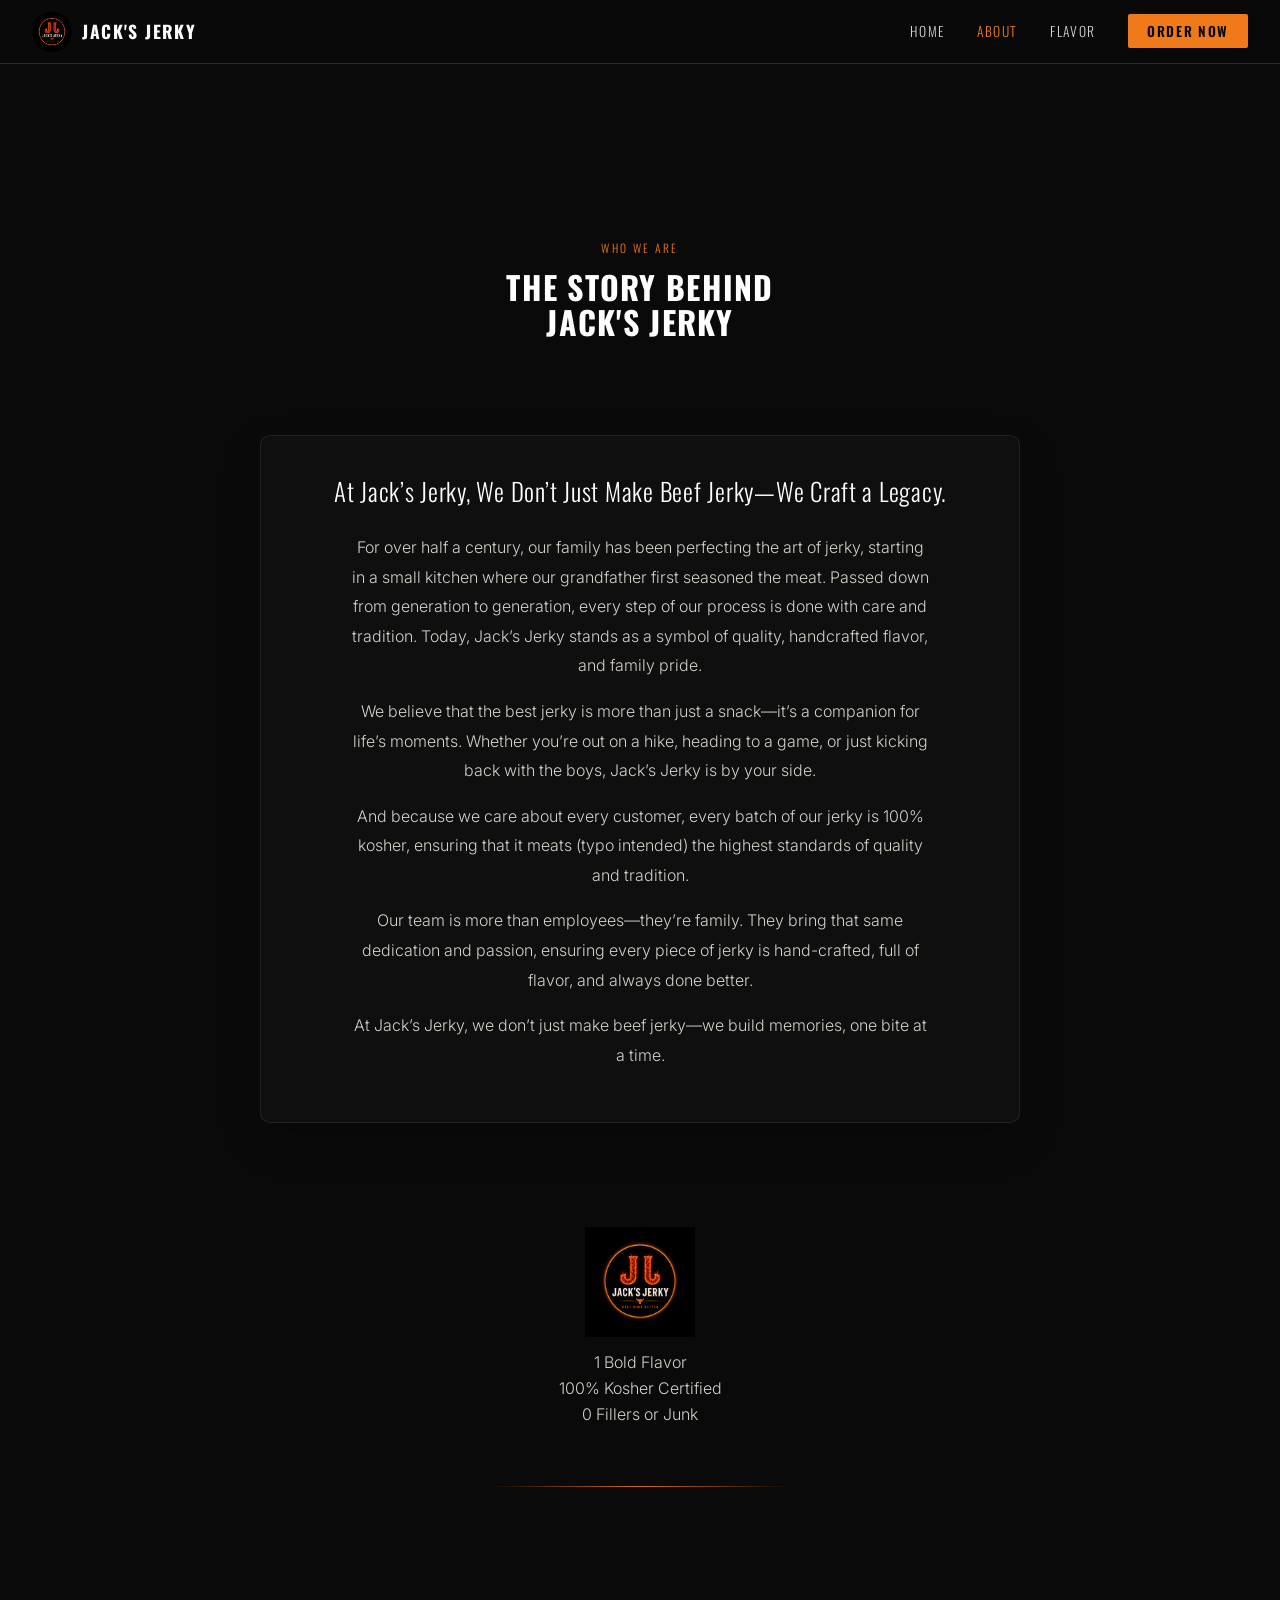
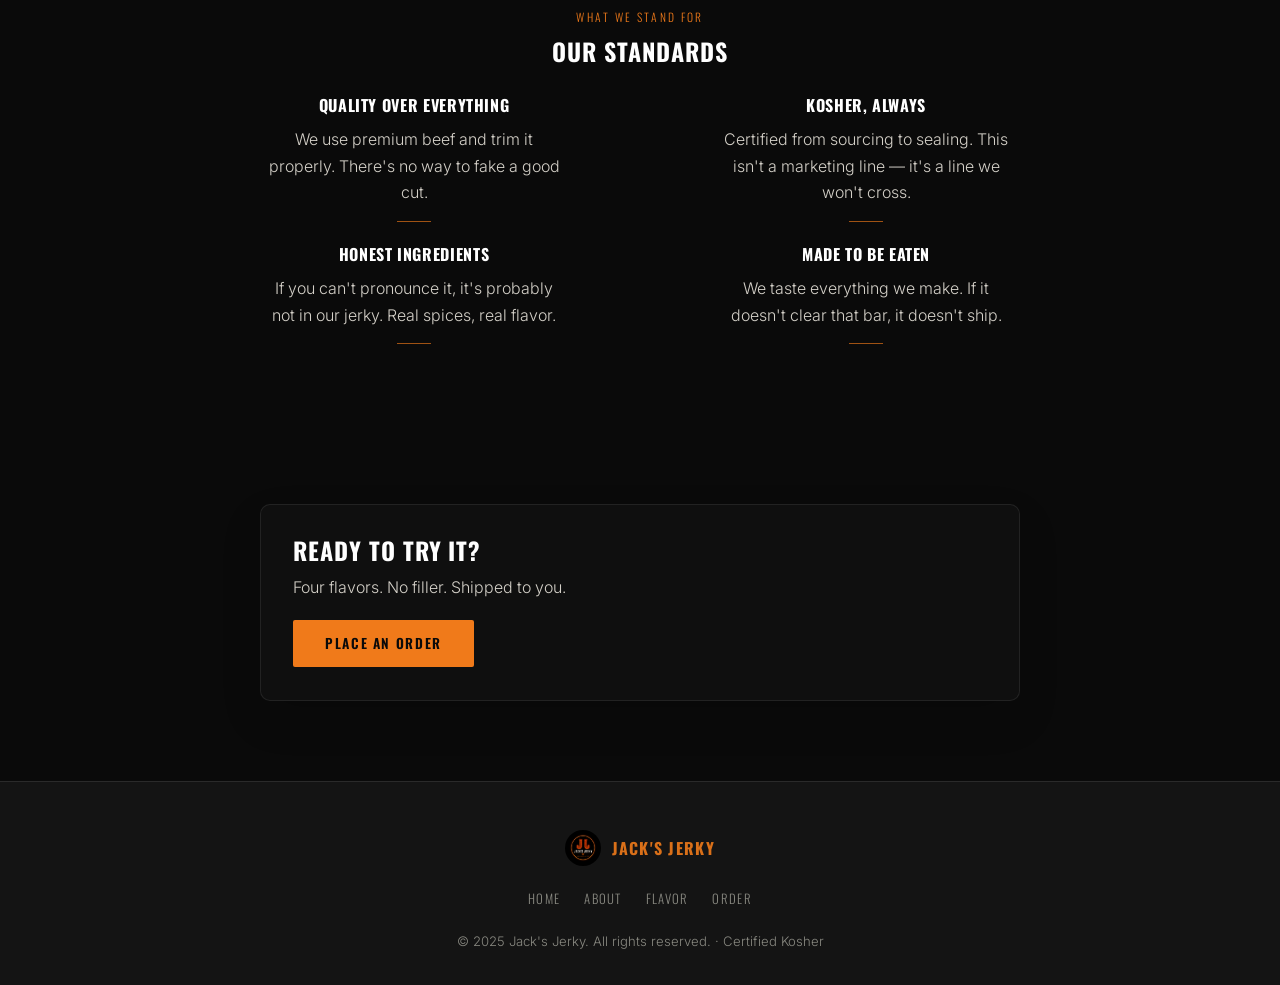
==== docs/about/index.html @ be612b3c "Initial Jack's Jerky site" ====
<!DOCTYPE html>
<html lang="en">
<head>
  <meta charset="UTF-8" />
  <meta name="viewport" content="width=device-width, initial-scale=1.0" />
  <title>About — Jack's Jerky</title>
  <link rel="stylesheet" href="../global.css" />
  <link rel="stylesheet" href="./about.css" />
</head>
<body>

  <!-- NAV -->
  <nav>
    <a href="../home/index.html" class="nav-logo">
      <img src="../logo.png" alt="Jack's Jerky logo" />
      <span>Jack's Jerky</span>
    </a>
    <ul class="nav-links" id="navLinks">
      <li><a href="../home/index.html">Home</a></li>
      <li><a href="./index.html" class="active">About</a></li>
      <li><a href="../flavors/index.html">Flavor</a></li>
      <li><a href="../order/index.html" class="nav-cta">Order Now</a></li>
    </ul>
    <button class="nav-toggle" id="navToggle" aria-label="Open menu">
      <span></span><span></span><span></span>
    </button>
  </nav>

  
  <br><br><br><br><br><br><br><br><br>
  <!-- PAGE HEADER -->
  <header class="page-header">
    <div class="container">
      <span class="section-label">Who we are</span>
      <h1>The Story Behind<br /><span>Jack's Jerky</span></h1>
    </div>
  </header>

  <!-- STORY -->
  <section class="section story-section">
    <div class="container story-grid">

      <div class="story-main">
        <p class="lead">At Jack’s Jerky, We Don’t Just Make Beef Jerky—We Craft a Legacy.</p>
        
      
     <section class="about-story">
  <div class="about-story__container">
    <h2></h2>

    <p>
      For over half a century, our family has been perfecting the art of jerky,
      starting in a small kitchen where our grandfather first seasoned the meat.
      Passed down from generation to generation, every step of our process is
      done with care and tradition. Today, Jack’s Jerky stands as a symbol of
      quality, handcrafted flavor, and family pride.
    </p>

    <p>
      We believe that the best jerky is more than just a snack—it’s a companion
      for life’s moments. Whether you’re out on a hike, heading to a game, or
      just kicking back with the boys, Jack’s Jerky is by your side.
    </p>

    <p>
      And because we care about every customer, every batch of our jerky is
      100% kosher, ensuring that it meats (typo intended) the highest standards of quality and
      tradition.
    </p>

    <p>
      Our team is more than employees—they’re family. They bring that same
      dedication and passion, ensuring every piece of jerky is hand-crafted,
      full of flavor, and always done better.
    </p>

    <p class="about-story__closing">
      At Jack’s Jerky, we don’t just make beef jerky—we build memories, one bite
      at a time.
    </p>
  </div>
  </section></div>
</section>

      <aside class="story-aside">
        <div class="aside-card">
          <img src="../logo.png" alt="Jack's Jerky" class="aside-logo" />
        </div>

        <div class="fact-list">
          <div class="fact">
            <span class="fact-num">1</span>
            <span class="fact-label">Bold Flavor</span>
          </div>
          <div class="fact">
            <span class="fact-num">100%</span>
            <span class="fact-label">Kosher Certified</span>
          </div>
          <div class="fact">
            <span class="fact-num">0</span>
            <span class="fact-label">Fillers or Junk</span>
          </div>
        </div>
      </aside>

    </div>
  </section>
  <br>

  <div class="divider"></div>

  <!-- VALUES -->
  <section class="section values-section">
    <div class="container">
      <span class="section-label">What we stand for</span>
      <h2>Our Standards</h2>
      

      <div class="values-grid">
        <div class="value-item">
          <h4>Quality Over Everything</h4>
          <p>We use premium beef and trim it properly. There's no way to fake a good cut.</p>
        </div>
        <div class="value-item">
          <h4>Kosher, Always</h4>
          <p>Certified from sourcing to sealing. This isn't a marketing line — it's a line we won't cross.</p>
        </div>
        <div class="value-item">
          <h4>Honest Ingredients</h4>
          <p>If you can't pronounce it, it's probably not in our jerky. Real spices, real flavor.</p>
        </div>
        <div class="value-item">
          <h4>Made to Be Eaten</h4>
          <p>We taste everything we make. If it doesn't clear that bar, it doesn't ship.</p>
        </div>
      </div>
    </div>
  </section>

  <!-- CTA -->
  <section class="section cta-band">
    <div class="container cta-inner">
      <h2>Ready to Try It?</h2>
      <p>Four flavors. No filler. Shipped to you.</p>
      <a href="../order/index.html" class="btn btn-primary">Place an Order</a>
    </div>
  </section>

  <!-- FOOTER -->
  <footer>
    <div class="footer-logo">
      <img src="../logo.png" alt="Jack's Jerky" />
      <span>Jack's Jerky</span>
    </div>
    <ul class="footer-links">
      <li><a href="../home/index.html">Home</a></li>
      <li><a href="./index.html">About</a></li>
      <li><a href="../flavors/index.html">Flavor</a></li>
      <li><a href="../order/index.html">Order</a></li>
    </ul>
    <p>© 2025 Jack's Jerky. All rights reserved. · Certified Kosher</p>
  </footer>

  <script src="../global.js"></script>
  <script src="./about.js"></script>
</body>
</html>
---- docs/global.css ----
/* ── Jack's Jerky · Global Styles ── */

@import url('https://fonts.googleapis.com/css2?family=Oswald:wght@400;600;700&family=Inter:wght@300;400;500&display=swap');

:root {
  --black:   #0a0a0a;
  --charcoal:#141414;
  --panel:   #1a1a1a;
  --border:  #2a2a2a;
  --orange:  #f07a1a;
  --orange-dim: #c05e0e;
  --orange-glow: rgba(240,122,26,0.18);
  --white:   #ffffff;
  --offwhite:#d4d0c8;
  --muted:   #888880;
}

*, *::before, *::after { box-sizing: border-box; margin: 0; padding: 0; }

html { scroll-behavior: smooth; }

body {
  background: var(--black);
  color: var(--offwhite);
  font-family: 'Inter', sans-serif;
  font-weight: 300;
  font-size: 16px;
  line-height: 1.65;
  -webkit-font-smoothing: antialiased;
}

h1, h2, h3, h4 {
  font-family: 'Oswald', sans-serif;
  font-weight: 700;
  line-height: 1.1;
  letter-spacing: 0.04em;
  text-transform: uppercase;
  color: var(--white);
}

a { color: var(--orange); text-decoration: none; }
a:hover { color: var(--white); }

img { display: block; max-width: 100%; }

/* ── NAV ── */
nav {
  position: fixed;
  top: 0; left: 0; right: 0;
  z-index: 100;
  background: rgba(10,10,10,0.92);
  backdrop-filter: blur(10px);
  border-bottom: 1px solid var(--border);
  height: 64px;
  display: flex;
  align-items: center;
  justify-content: space-between;
  padding: 0 2rem;
}

.nav-logo {
  display: flex;
  align-items: center;
  gap: 0.65rem;
  text-decoration: none;
}

.nav-logo img {
  height: 40px;
  width: 40px;
  object-fit: cover;
  border-radius: 50%;
}

.nav-logo span {
  font-family: 'Oswald', sans-serif;
  font-weight: 700;
  font-size: 1.1rem;
  letter-spacing: 0.08em;
  text-transform: uppercase;
  color: var(--white);
}

.nav-links {
  display: flex;
  gap: 2rem;
  list-style: none;
}

.nav-links a {
  font-family: 'Oswald', sans-serif;
  font-size: 0.85rem;
  letter-spacing: 0.12em;
  text-transform: uppercase;
  color: var(--offwhite);
  transition: color 0.2s;
}

.nav-links a:hover,
.nav-links a.active { color: var(--orange); }

.nav-cta {
  background: var(--orange);
  color: var(--black) !important;
  padding: 0.45rem 1.2rem;
  border-radius: 2px;
  font-weight: 600 !important;
  transition: background 0.2s !important;
}

.nav-cta:hover { background: var(--white) !important; color: var(--black) !important; }

/* mobile hamburger */
.nav-toggle {
  display: none;
  flex-direction: column;
  gap: 5px;
  cursor: pointer;
  background: none;
  border: none;
  padding: 4px;
}
.nav-toggle span {
  display: block;
  width: 24px;
  height: 2px;
  background: var(--white);
  transition: all 0.3s;
}

/* ── FOOTER ── */
footer {
  background: var(--charcoal);
  border-top: 1px solid var(--border);
  padding: 3rem 2rem 2rem;
  text-align: center;
}

.footer-logo {
  display: flex;
  align-items: center;
  justify-content: center;
  gap: 0.65rem;
  margin-bottom: 1rem;
}

.footer-logo img { height: 36px; width: 36px; object-fit: cover; border-radius: 50%; }

.footer-logo span {
  font-family: 'Oswald', sans-serif;
  font-weight: 700;
  font-size: 1rem;
  letter-spacing: 0.08em;
  text-transform: uppercase;
  color: rgba(240, 122, 26, 0.9);
}

footer p {
  font-size: 0.82rem;
  color: var(--muted);
  margin-top: 0.5rem;
}

footer .footer-links {
  display: flex;
  justify-content: center;
  gap: 1.5rem;
  list-style: none;
  margin: 1.2rem 0;
}

footer .footer-links a {
  font-family: 'Oswald', sans-serif;
  font-size: 0.8rem;
  letter-spacing: 0.1em;
  text-transform: uppercase;
  color: var(--muted);
}

footer .footer-links a:hover { color: var(--orange); }

/* ── UTILITIES ── */
.container {
  max-width: 1100px;
  margin: 0 auto;
  padding: 0 1.5rem;
}

.section {
  padding: 5rem 0;
}

.section-label {
  font-family: 'Oswald', sans-serif;
  font-size: 0.72rem;
  letter-spacing: 0.2em;
  text-transform: uppercase;
  color: var(--orange);
  margin-bottom: 0.75rem;
  display: block;
}

.divider {
  width: 48px;
  height: 2px;
  background: var(--orange);
  margin: 1.25rem 0;
}

.btn {
  display: inline-block;
  font-family: 'Oswald', sans-serif;
  font-size: 0.85rem;
  font-weight: 600;
  letter-spacing: 0.12em;
  text-transform: uppercase;
  padding: 0.75rem 2rem;
  border-radius: 2px;
  cursor: pointer;
  border: none;
  transition: all 0.2s;
}

.btn-primary {
  background: var(--orange);
  color: var(--black);
}
.btn-primary:hover { background: var(--white); color: var(--black); }

.btn-outline {
  background: transparent;
  color: var(--white);
  border: 1px solid var(--border);
}
.btn-outline:hover { border-color: var(--orange); color: var(--orange); }

/* ── RESPONSIVE ── */
@media (max-width: 768px) {
  .nav-links { display: none; }
  .nav-toggle { display: flex; }

  .nav-links.open {
    display: flex;
    flex-direction: column;
    position: fixed;
    top: 64px;
    left: 0; right: 0;
    background: var(--charcoal);
    border-bottom: 1px solid var(--border);
    padding: 1.5rem 2rem;
    gap: 1.25rem;
  }

  .nav-links.open a { font-size: 1rem; }

  .section { padding: 3.5rem 0; }
}
---- docs/about/about.css ----
.page-header {
  text-align: center;
  padding: 0 1.5rem 1rem;
}

.story-section .story-grid {
  display: flex;
  justify-content: center;
}

.story-main {
  width: 100%;
  max-width: 760px;
  padding: 2rem 2rem 2.2rem;
  border: 1px solid rgba(255, 255, 255, 0.08);
  border-radius: 10px;
  background: rgba(255, 255, 255, 0.025);
  box-shadow: 0 18px 40px rgba(0, 0, 0, 0.16);
  text-align: center;
  opacity: 0;
  transform: translateY(22px);
  transition: opacity 0.75s ease, transform 0.75s ease, box-shadow 0.25s ease, border-color 0.25s ease;
}

body.about-ready .story-main {
  opacity: 1;
  transform: translateY(0);
}

.story-main:hover {
  border-color: rgba(240, 122, 26, 0.18);
  box-shadow: 0 24px 48px rgba(0, 0, 0, 0.22);
}

.story-main .lead {
  font-family: "Oswald", sans-serif;
  font-size: 1.55rem;
  letter-spacing: 0.03em;
  text-transform: none;
  color: var(--white);
  margin-bottom: 1.2rem;
}

.story-main p {
  max-width: 58ch;
  margin: 0 auto 1rem;
  font-size: 1rem;
  line-height: 1.85;
  color: var(--offwhite);
}

.story-main .story-closing {
  margin-top: 1.4rem;
  color: var(--white);
}

.story-main p {
  transition: transform 0.45s ease, opacity 0.45s ease;
}

.story-aside {
  margin: 1.5rem auto 0;
  padding: 0 8px;
  text-align: center;
}

.aside-card {
  padding: 0 10px 12px;
}

.aside-logo {
  width: 50%;
  max-width: 110px;
  margin: 0 auto;
}

.values-section .container {
  max-width: 920px;
  text-align: center;
}

.divider {
  width: min(300px, 56vw);
  height: 1px;
  margin: 2rem auto 2.5rem;
  background: linear-gradient(
    90deg,
    rgba(240, 122, 26, 0),
    rgba(245, 109, 5, 0.9) 50%,
    rgba(240, 122, 26, 0)
  );
}

.values-grid {
  margin-top: 2rem;
  display: grid;
  grid-template-columns: repeat(2, minmax(0, 1fr));
  gap: 1.5rem 2rem;
  justify-content: center;
}

.value-item {
  display: flex;
  flex-direction: column;
  align-items: center;
  text-align: center;
}

.value-item h4 {
  margin-bottom: 0.75rem;
}

.value-item p {
  max-width: 30ch;
  margin: 0 auto;
}

.value-item::after {
  content: "";
  width: 34px;
  height: 1px;
  margin-top: 0.95rem;
  background: rgba(240, 122, 26, 0.65);
}

.cta-band .cta-inner {
  width: 90%;
  max-width: 760px;
  margin: 0 auto;
  padding: 2rem 2rem 2.1rem;
  border: 1px solid rgba(255, 255, 255, 0.08);
  border-radius: 10px;
  background: rgba(255, 255, 255, 0.025);
  box-shadow: 0 18px 40px rgba(0, 0, 0, 0.14);
  text-align: left;
}

.cta-band .cta-inner h2 {
  margin-bottom: 0.65rem;
}

.cta-band .cta-inner p {
  margin-bottom: 1.25rem;
  max-width: 34ch;
}

body.about-ready .story-main .lead {
  animation: story-line-rise 0.7s ease 0.12s both;
}

body.about-ready .story-main p:nth-of-type(2) {
  animation: story-line-rise 0.7s ease 0.2s both;
}

body.about-ready .story-main p:nth-of-type(3) {
  animation: story-line-rise 0.7s ease 0.28s both;
}

body.about-ready .story-main p:nth-of-type(4) {
  animation: story-line-rise 0.7s ease 0.36s both;
}

body.about-ready .story-main .story-closing {
  animation: story-line-rise 0.7s ease 0.44s both;
}

@keyframes story-line-rise {
  from {
    opacity: 0;
    transform: translateY(14px);
  }
  to {
    opacity: 1;
    transform: translateY(0);
  }
}

@media (prefers-reduced-motion: reduce) {
  .story-main,
  .story-main p {
    opacity: 1;
    transform: none;
    transition: none;
    animation: none;
  }
}

@media (max-width: 768px) {
  .story-main {
    padding: 1.5rem 1.25rem 1.7rem;
  }

  .story-main .lead {
    font-size: 1.3rem;
  }

  .values-grid {
    grid-template-columns: 1fr;
  }

  .cta-band .cta-inner {
    padding: 1.5rem 1.25rem 1.6rem;
  }
}
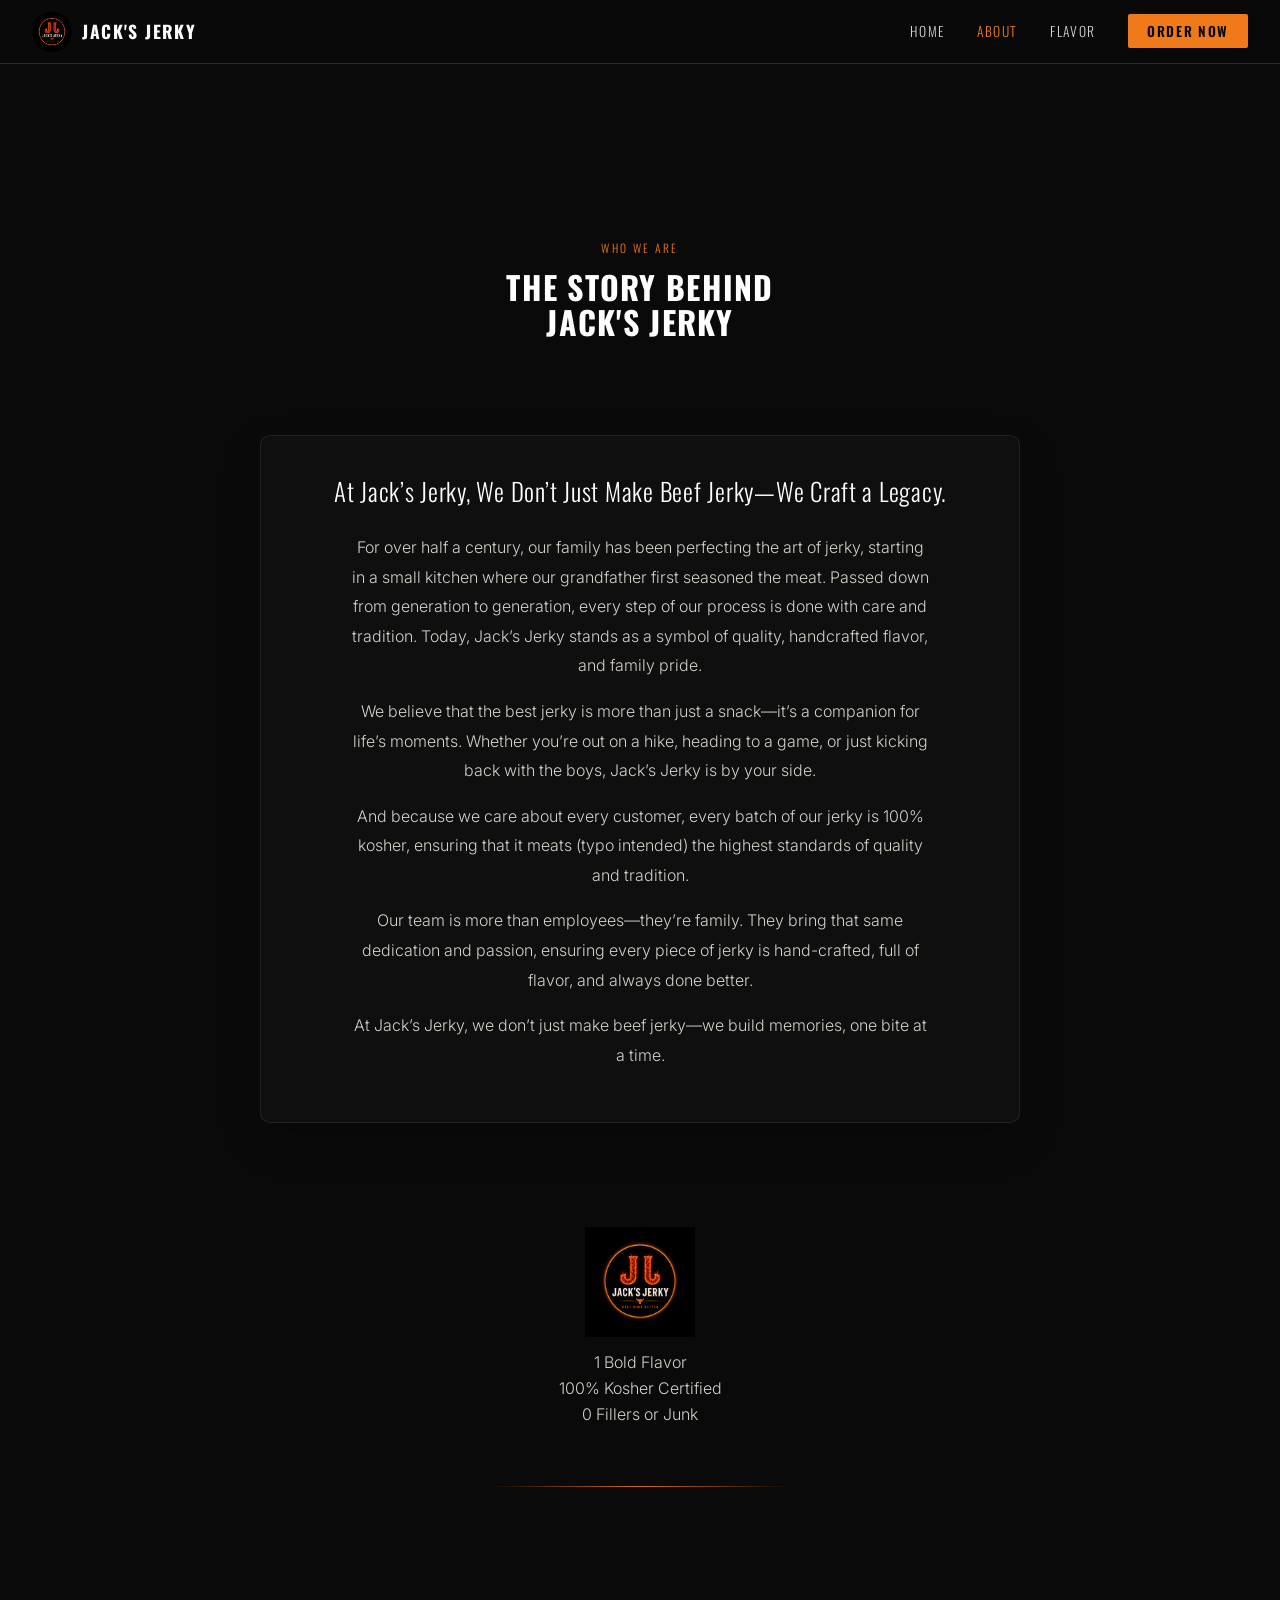
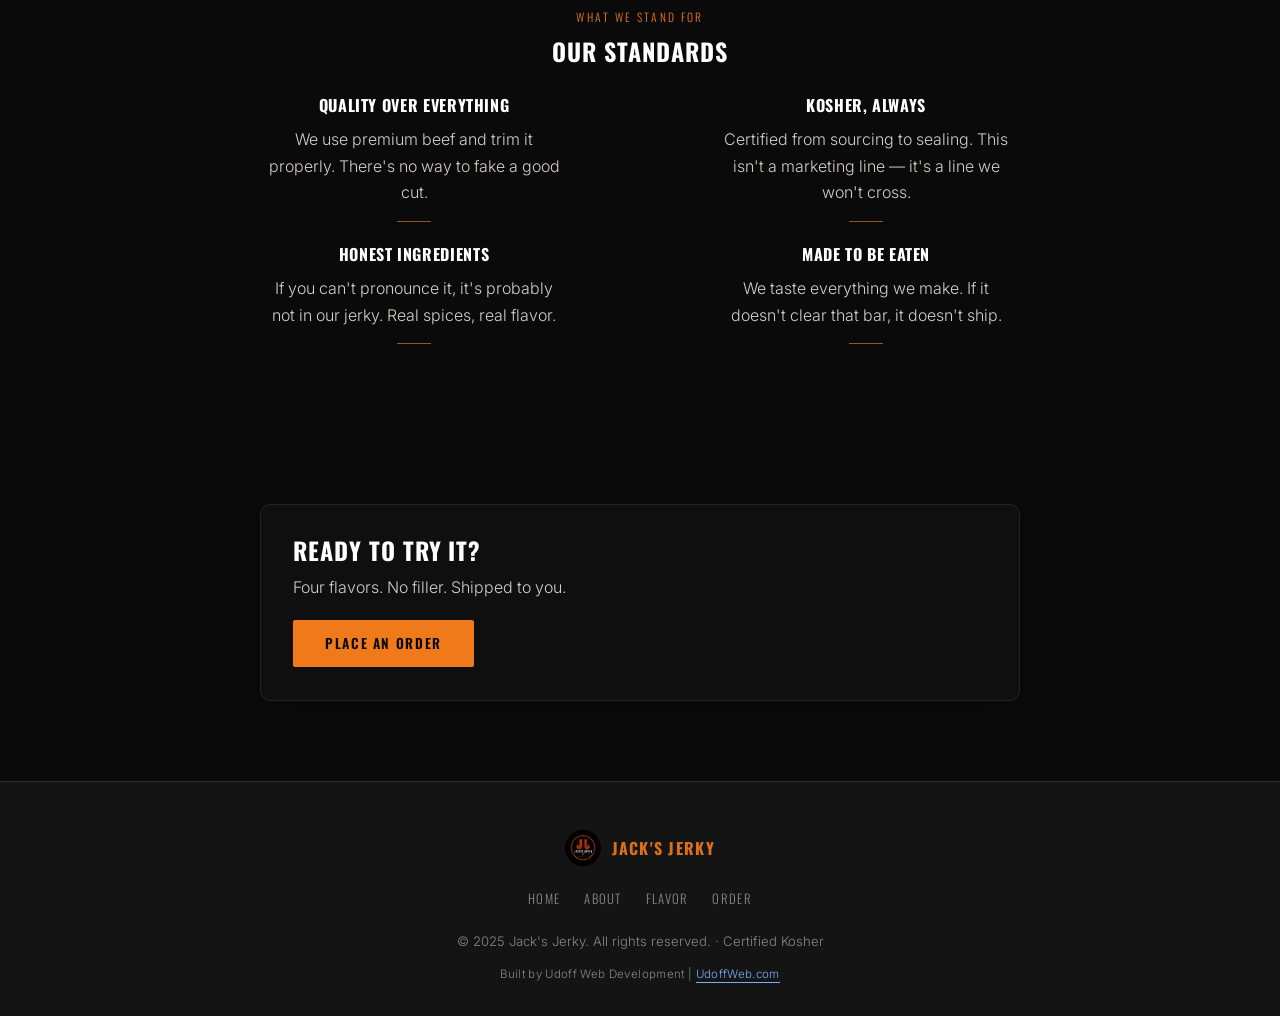
==== commit e940d62e: "Connect order form to EmailJS" ====
--- a/docs/about/index.html
+++ b/docs/about/index.html
@@ -159,6 +159,7 @@
       <li><a href="../order/index.html">Order</a></li>
     </ul>
     <p>© 2025 Jack's Jerky. All rights reserved. · Certified Kosher</p>
+    <p class="footer-credit">Built by Udoff Web Development | <a href="https://udoffweb.com" target="_blank" rel="noopener noreferrer">UdoffWeb.com</a></p>
   </footer>
 
   <script src="../global.js"></script>
--- a/docs/global.css
+++ b/docs/global.css
@@ -161,6 +161,23 @@
   margin-top: 0.5rem;
 }
 
+.footer-credit {
+  margin-top: 0.75rem;
+  font-size: 0.72rem;
+  letter-spacing: 0.03em;
+}
+
+.footer-credit a {
+  color: #79aefc;
+  border-bottom: 1px solid #79aefc;
+  padding-bottom: 0.08rem;
+}
+
+.footer-credit a:hover {
+  color: #aecdff;
+  border-bottom-color: #aecdff;
+}
+
 footer .footer-links {
   display: flex;
   justify-content: center;
